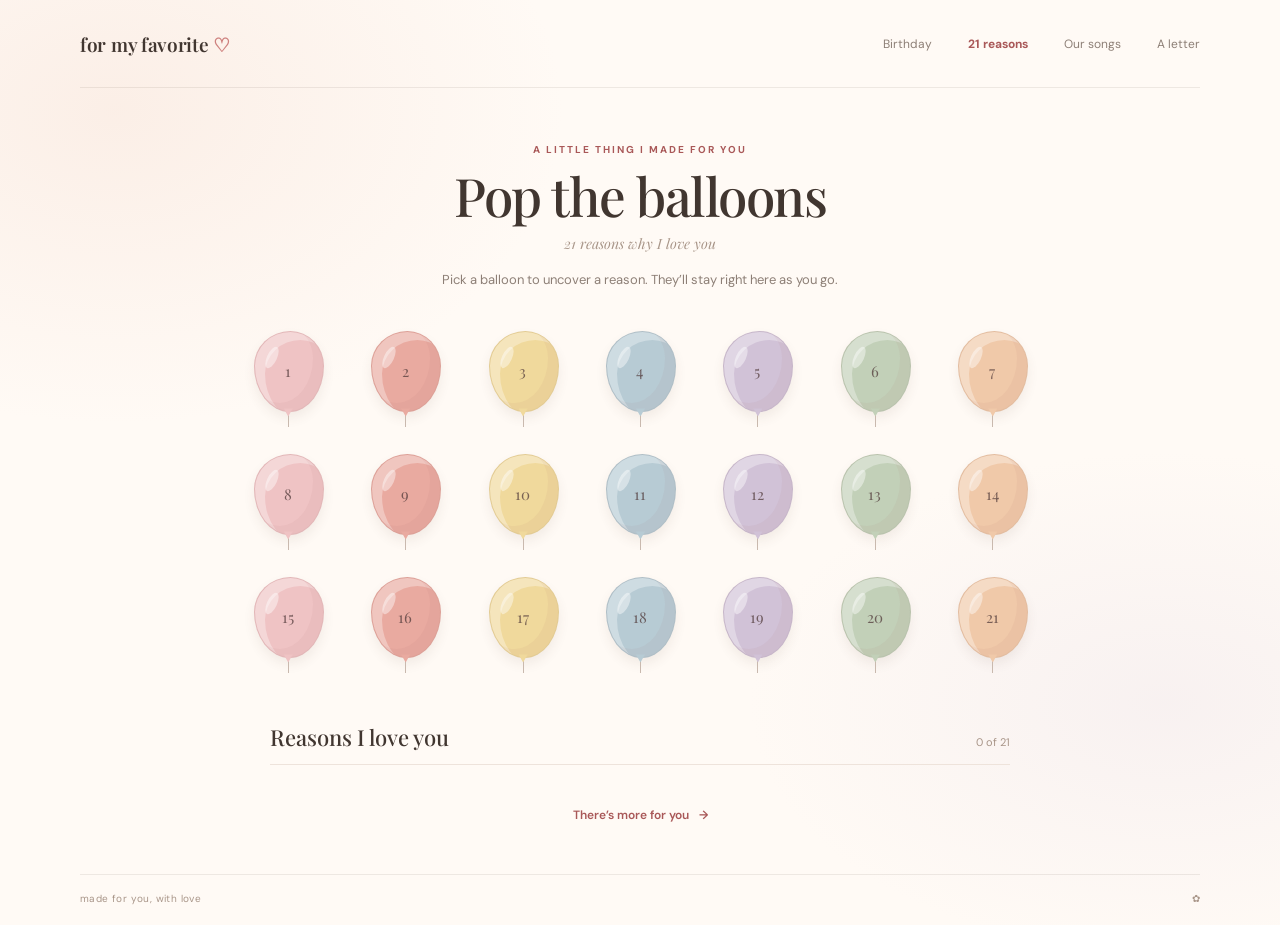
==== balloons.html @ 41027092 "initial commit gng" ====
<!doctype html>
<html lang="en">
  <head>
    <meta charset="UTF-8" />
    <meta name="viewport" content="width=device-width, initial-scale=1.0" />
    <meta name="theme-color" content="#fff8f0" />
    <title>21 Reasons — A Birthday Surprise</title>
    <link rel="preconnect" href="https://fonts.googleapis.com" />
    <link rel="preconnect" href="https://fonts.gstatic.com" crossorigin />
    <link href="https://fonts.googleapis.com/css2?family=DM+Sans:wght@400;500;600;700&family=Playfair+Display:wght@500;600;700&display=swap" rel="stylesheet" />
    <link rel="stylesheet" href="styles.css" />
    <script src="script.js" defer></script>
  </head>
  <body>
    <div class="page-shell">
      <header class="site-header">
        <a class="wordmark" href="index.html" aria-label="Birthday home">for my favorite <span>♡</span></a>
        <nav class="site-nav" aria-label="Main navigation">
          <a href="index.html">Birthday</a>
          <a class="active" href="balloons.html">21 reasons</a>
          <a href="songs.html">Our songs</a>
          <a href="letter.html">A letter</a>
        </nav>
      </header>

      <main class="content-page balloon-page">
        <div class="page-heading">
          <p class="eyebrow">a little thing i made for you</p>
          <h1>Pop the balloons</h1>
          <p class="subheading">21 reasons why I love you</p>
          <p class="page-intro">Pick a balloon to uncover a reason. They’ll stay right here as you go.</p>
        </div>
        <div class="balloon-garden" id="balloon-garden" aria-label="21 balloons to click"></div>
        <section class="reasons-section" aria-labelledby="reasons-title">
          <div class="reasons-heading">
            <h2 id="reasons-title">Reasons I love you</h2>
            <p><span id="revealed-count">0</span> of 21</p>
          </div>
          <ol class="reasons-list" id="reasons-list" aria-live="polite"></ol>
        </section>
        <div class="page-next"><a class="text-link" href="songs.html">There’s more for you <span aria-hidden="true">→</span></a></div>
      </main>
      <footer class="site-footer"><span>made for you, with love</span><span>✿</span></footer>
    </div>
  </body>
</html>
---- styles.css ----
:root {
  color-scheme: light;
  --ink: #413630;
  --muted: #8d7f76;
  --paper: #fffaf5;
  --blush: #f7e7e1;
  --rose: #ce817e;
  --rose-dark: #a95858;
  --line: #eee3db;
  --serif: "Playfair Display", Georgia, serif;
  --sans: "DM Sans", "Segoe UI", sans-serif;
}

* { box-sizing: border-box; }

body {
  margin: 0;
  min-width: 320px;
  min-height: 100vh;
  background:
    radial-gradient(ellipse at 9% 12%, rgba(245, 220, 207, .38), transparent 28rem),
    radial-gradient(ellipse at 91% 76%, rgba(234, 224, 232, .34), transparent 26rem),
    var(--paper);
  color: var(--ink);
  font-family: var(--sans);
}

button, a { -webkit-tap-highlight-color: transparent; }
a { color: inherit; }

.page-shell { width: min(1120px, calc(100% - 64px)); margin: 0 auto; }
.site-header { min-height: 88px; display: flex; justify-content: space-between; align-items: center; gap: 24px; border-bottom: 1px solid rgba(89, 69, 57, .1); }
.wordmark { font-family: var(--serif); font-size: 19px; font-weight: 600; text-decoration: none; white-space: nowrap; letter-spacing: -.3px; }
.wordmark span { color: var(--rose); }
.site-nav { display: flex; align-items: center; gap: clamp(16px, 3vw, 36px); }
.site-nav a { color: var(--muted); font-size: 12px; text-decoration: none; transition: color .2s ease; }
.site-nav a:hover, .site-nav a.active { color: var(--rose-dark); }
.site-nav a.active { font-weight: 700; }

.home-shell { min-height: 100vh; display: flex; flex-direction: column; }
.welcome-card { flex: 1; display: grid; grid-template-columns: 1fr 1fr; align-items: center; gap: 36px; padding: 66px 5% 76px; }
.welcome-copy { max-width: 510px; }
.eyebrow { margin: 0 0 17px; color: var(--rose-dark); font-size: 10px; font-weight: 700; letter-spacing: 2px; text-transform: uppercase; }
.tiny-star { padding: 0 5px; color: #d7a85a; }
h1, h2, p { margin-top: 0; }
.welcome-copy h1, .page-heading h1 { margin-bottom: 20px; font-family: var(--serif); font-size: clamp(40px, 5.3vw, 65px); font-weight: 500; letter-spacing: -2px; line-height: 1.12; }
.welcome-copy h1 span { color: var(--rose-dark); font-style: italic; }
.welcome-note { max-width: 430px; margin-bottom: 27px; color: var(--muted); font-size: 14px; line-height: 1.9; }
.button { display: inline-flex; min-height: 47px; align-items: center; justify-content: center; gap: 17px; border-radius: 6px; padding: 0 20px; font-size: 12px; font-weight: 600; text-decoration: none; transition: transform .2s ease, background .2s ease, box-shadow .2s ease; }
.button:hover { transform: translateY(-2px); }
.button-primary { background: var(--rose-dark); box-shadow: 0 7px 18px rgba(169, 88, 88, .16); color: white; }
.button-primary:hover { background: #954949; box-shadow: 0 10px 24px rgba(169, 88, 88, .22); }
.handwritten { margin: 17px 0 0 4px; color: #a89588; font-family: var(--serif); font-size: 14px; font-style: italic; }

.birthday-art { position: relative; display: grid; min-height: 370px; place-items: center; }
.sun-doodle { position: absolute; top: 24px; right: 9%; width: 76px; height: 76px; border: 1px solid #e8cbb8; border-radius: 50%; }
.sun-doodle::before { position: absolute; inset: 9px; border: 1px dashed #e1b99e; border-radius: 50%; content: ""; }
.floating-heart { position: absolute; color: var(--rose); font-family: var(--serif); }
.heart-one { top: 72px; left: 18%; font-size: 30px; transform: rotate(-15deg); }
.heart-two { top: 113px; right: 15%; color: #c9a868; font-size: 19px; }
.heart-three { right: 22%; bottom: 64px; font-size: 24px; transform: rotate(12deg); }
.cake { position: relative; width: 240px; height: 240px; margin-top: 38px; }
.cake-plate { position: absolute; bottom: 5px; left: 1px; width: 238px; height: 17px; border: 2px solid #cfa994; border-radius: 50%; background: #f5e1d3; }
.cake-bottom { position: absolute; bottom: 20px; left: 24px; width: 192px; height: 76px; border: 2px solid #cb9583; border-radius: 7px 7px 13px 13px; background: #e7ae97; }
.cake-bottom::after { position: absolute; inset: 10px 0; background: radial-gradient(circle, #fff4e8 0 2px, transparent 2.7px) 2px 0/24px 24px; content: ""; opacity: .8; }
.cake-middle { position: absolute; z-index: 1; bottom: 89px; left: 32px; width: 176px; height: 53px; border: 2px solid #c9917e; border-radius: 7px; background: #f9d6c6; }
.cake-middle::before { position: absolute; top: 10px; left: 0; width: 100%; height: 8px; background: repeating-linear-gradient(90deg, #fff8f0 0 12px, transparent 12px 24px); content: ""; }
.icing-drip { position: absolute; top: 18px; width: 9px; height: 16px; border-radius: 0 0 8px 8px; background: #fff8f0; }
.drip-one { left: 37px; }.drip-two { left: 94px; height: 22px; }.drip-three { right: 28px; }
.cake-top { position: absolute; z-index: 2; bottom: 137px; left: 45px; display: flex; width: 150px; height: 32px; align-items: center; justify-content: space-evenly; border: 2px solid #c9917e; border-radius: 50%; background: #fff1e5; }
.cake-top span { width: 9px; height: 9px; border-radius: 50%; background: #d7837f; }
.cake-top span:nth-child(2) { background: #e5bf74; }.cake-top span:nth-child(3) { background: #98a78b; }
.candle { position: absolute; z-index: 3; bottom: 160px; left: 113px; width: 13px; height: 39px; border-radius: 3px; background: repeating-linear-gradient(135deg, #d4897f 0 5px, #fff4e9 5px 10px); }
.candle i { position: absolute; top: -15px; left: 2px; width: 9px; height: 14px; border-radius: 80% 10% 70% 40%; background: #edbc62; transform: rotate(8deg); }
.cake-caption { position: absolute; bottom: 5px; left: 50%; color: #a89588; font-family: var(--serif); font-size: 12px; font-style: italic; transform: translateX(-50%); white-space: nowrap; }
.site-footer { display: flex; justify-content: space-between; padding: 17px 0 20px; border-top: 1px solid rgba(89, 69, 57, .1); color: #a89588; font-size: 10px; letter-spacing: .4px; }

.content-page { min-height: calc(100vh - 144px); padding: 55px 0 50px; }
.page-heading { margin: 0 auto 32px; text-align: center; }
.page-heading .eyebrow { margin-bottom: 10px; }
.page-heading h1 { margin-bottom: 9px; font-size: clamp(37px, 5vw, 53px); letter-spacing: -1.5px; }
.subheading { margin: 0; color: #a89588; font-family: var(--serif); font-size: 14px; font-style: italic; }
.page-intro { max-width: 480px; margin: 16px auto 0; color: var(--muted); font-size: 13px; line-height: 1.7; }

.balloon-garden { display: grid; grid-template-columns: repeat(7, minmax(64px, 1fr)); justify-items: center; column-gap: 12px; row-gap: 28px; max-width: 810px; margin: 40px auto 50px; }
.balloon { position: relative; width: 76px; height: 95px; padding: 0; border: 0; background: transparent; cursor: pointer; transition: transform .2s ease; }
.balloon:hover { transform: translateY(-6px) rotate(3deg); }
.balloon:focus-visible, .envelope-button:focus-visible, .button:focus-visible, .text-link:focus-visible { outline: 3px solid #a95858; outline-offset: 5px; }
.balloon::before { position: absolute; top: 0; left: 4px; width: 68px; height: 79px; border: 1px solid rgba(100, 65, 65, .09); border-radius: 52% 48% 49% 51% / 43% 43% 57% 57%; background: var(--balloon-color); box-shadow: inset -10px -8px 0 rgba(150, 88, 88, .06), inset 10px 8px 0 rgba(255,255,255,.32), 0 6px 12px rgba(91, 67, 55, .08); content: ""; }
.balloon::after { position: absolute; top: 15px; left: 17px; width: 10px; height: 23px; border-radius: 50%; background: rgba(255,255,255,.43); content: ""; transform: rotate(25deg); }
.balloon-number { position: absolute; z-index: 1; top: 30px; left: 0; width: 100%; color: rgba(80, 57, 57, .75); font-family: var(--serif); font-size: 15px; }
.balloon-knot { position: absolute; z-index: 1; top: 77px; left: 34px; width: 9px; height: 8px; background: var(--balloon-color); clip-path: polygon(0 0, 100% 0, 50% 100%); }
.balloon-string { position: absolute; top: 84px; left: 38px; height: 12px; border-left: 1px solid #c9b9ae; }
.balloon.is-popped::before { box-shadow: inset -10px -8px 0 rgba(150, 88, 88, .08), inset 10px 8px 0 rgba(255,255,255,.26), 0 0 0 3px rgba(255,255,255,.9), 0 0 0 5px var(--balloon-color); }
.balloon.is-popped .balloon-number { font-weight: 700; }
.balloon-pink { --balloon-color: #efc3c4; }.balloon-coral { --balloon-color: #e9aaa0; }.balloon-yellow { --balloon-color: #f0d99c; }.balloon-blue { --balloon-color: #b7cbd4; }.balloon-lilac { --balloon-color: #d1c2d7; }.balloon-sage { --balloon-color: #c2d0b8; }.balloon-peach { --balloon-color: #f0c9a9; }
.reasons-section { max-width: 740px; margin: 0 auto; }
.reasons-heading { display: flex; align-items: baseline; justify-content: space-between; border-bottom: 1px solid var(--line); padding-bottom: 12px; }
.reasons-heading h2 { margin: 0; font-family: var(--serif); font-size: 22px; font-weight: 500; }
.reasons-heading p { margin: 0; color: #a89588; font-size: 11px; }
.reasons-list { display: grid; grid-template-columns: 1fr 1fr; gap: 0 30px; margin: 0; padding: 0; list-style: none; }
.reason-item { display: none; min-height: 50px; align-items: center; gap: 12px; border-bottom: 1px solid var(--line); color: var(--ink); font-size: 12px; }
.reason-item.is-revealed { display: flex; animation: appear .35s ease both; }
.reason-number { color: #bd8f80; font-family: var(--serif); font-size: 12px; }
.reason-text { line-height: 1.5; }
.page-next { margin-top: 38px; text-align: center; }
.text-link { color: var(--rose-dark); font-size: 12px; font-weight: 600; text-decoration: none; }
.text-link span { padding-left: 7px; }

.songs-page .page-heading { margin-bottom: 40px; }
.songs-page .page-heading h1 { font-size: clamp(34px, 4.7vw, 50px); }
.playlist-card { display: grid; grid-template-columns: 1fr 1fr; overflow: hidden; max-width: 790px; min-height: 350px; margin: 0 auto; border: 1px solid #f0e5dd; border-radius: 12px; background: rgba(255,255,255,.55); box-shadow: 0 16px 42px rgba(106, 79, 64, .06); }
.record-art { position: relative; display: grid; min-height: 350px; place-items: center; background: #f5e9e3; }
.record { display: grid; width: 210px; height: 210px; place-items: center; border-radius: 50%; background: repeating-radial-gradient(circle, #5a4944 0 2px, #3e3532 3px 4px, #51423d 5px 6px); box-shadow: 0 14px 28px rgba(70, 53, 47, .2); }
.record-center { display: grid; width: 72px; height: 72px; place-items: center; border: 5px solid #f0c0ad; border-radius: 50%; background: #d88c82; color: #fff7ee; font-family: var(--serif); font-size: 28px; }
.record-center span { transform: translateY(-1px); }
.music-note { position: absolute; color: #bd8179; font-family: var(--serif); }
.note-one { top: 52px; left: 20%; font-size: 30px; transform: rotate(-12deg); }
.note-two { right: 18%; bottom: 62px; font-size: 25px; transform: rotate(9deg); }
.record-sparkle { position: absolute; top: 72px; right: 23%; color: #c6a45e; font-size: 16px; }
.playlist-copy { display: flex; flex-direction: column; align-items: flex-start; justify-content: center; padding: 42px 38px; }
.playlist-copy .eyebrow { font-size: 9px; }
.playlist-copy h2 { margin-bottom: 15px; font-family: var(--serif); font-size: clamp(25px, 3vw, 34px); font-weight: 500; line-height: 1.2; }
.playlist-copy > p:not(.eyebrow) { margin-bottom: 23px; color: var(--muted); font-size: 12px; line-height: 1.8; }
.spotify-link { min-height: 43px; padding: 0 16px; font-size: 11px; }

.letter-page { text-align: center; }
.letter-page .page-heading { margin-bottom: 20px; }
.envelope-button { position: relative; display: block; width: min(370px, 90vw); height: 272px; margin: 0 auto; border: 0; background: transparent; cursor: pointer; }
.envelope-hint { position: absolute; top: 13px; left: 50%; color: #a89588; font-family: var(--serif); font-size: 13px; font-style: italic; transform: translateX(-50%); transition: transform .2s ease; }
.envelope-button:hover .envelope-hint { transform: translate(-50%, -3px); }
.envelope { position: absolute; top: 53px; left: 50%; width: 270px; height: 170px; transform: translateX(-50%); filter: drop-shadow(0 14px 17px rgba(97, 70, 58, .12)); }
.envelope-back, .envelope-front, .envelope-flap, .envelope-paper { position: absolute; }
.envelope-back { inset: 0; border-radius: 4px; background: #e8b8a8; }
.envelope-paper { top: -22px; left: 24px; width: 222px; height: 143px; border: 1px solid #f0e2d4; background: repeating-linear-gradient(to bottom, #fffdf8 0 22px, #e8e4dc 23px, #fffdf8 24px); transition: transform .35s ease; }
.envelope-front { z-index: 2; inset: 0; background: #efc9b8; clip-path: polygon(0 0, 50% 56%, 100% 0, 100% 100%, 0 100%); }
.envelope-flap { z-index: 1; inset: 0; background: #e7b4a1; clip-path: polygon(0 0, 100% 0, 50% 62%); transform-origin: 50% 0; transition: transform .3s ease; }
.envelope-seal { position: absolute; z-index: 3; top: 76px; left: calc(50% - 17px); display: grid; width: 34px; height: 34px; place-items: center; border: 1px solid rgba(153, 85, 78, .35); border-radius: 50%; background: #cf817a; color: #fff8f0; font-family: var(--serif); font-size: 19px; }
.envelope-button:hover .envelope-paper { transform: translateY(-12px); }
.envelope-button:hover .envelope-flap { transform: rotateX(18deg); }
.letter-dialog { width: min(560px, calc(100% - 32px)); max-width: none; max-height: min(84vh, 760px); padding: 0; overflow: visible; border: 0; background: transparent; box-shadow: 0 22px 80px rgba(53, 39, 31, .25); }
.letter-dialog::backdrop { background: rgba(51, 42, 38, .48); backdrop-filter: blur(3px); }
.letter-paper { position: relative; min-height: 480px; max-height: min(84vh, 760px); overflow-y: auto; padding: 44px clamp(27px, 8vw, 64px) 48px; background-color: #fffdf8; background-image: repeating-linear-gradient(to bottom, transparent 0 31px, #e5e6e2 32px, transparent 33px); background-position: 0 91px; color: #594b44; text-align: left; }
.letter-close { position: absolute; top: 10px; right: 16px; width: 34px; height: 34px; border: 0; background: transparent; color: #96877c; cursor: pointer; font-size: 27px; }
.letter-date { margin-bottom: 17px; color: #a89588; font-family: var(--serif); font-size: 13px; font-style: italic; }
.letter-paper h2 { margin-bottom: 16px; font-family: var(--serif); font-size: 23px; font-weight: 500; }
.letter-content { font-family: var(--serif); font-size: 15px; line-height: 2.06; }
.letter-content p { margin-bottom: 15px; }
.letter-signoff { margin-top: 25px; font-family: var(--serif); font-size: 15px; font-style: italic; line-height: 1.8; }

@keyframes appear { from { opacity: 0; transform: translateY(5px); } to { opacity: 1; transform: translateY(0); } }
@media (max-width: 720px) {
  .page-shell { width: min(100% - 36px, 540px); }
  .site-header { min-height: 76px; flex-direction: column; justify-content: center; gap: 13px; padding: 15px 0 12px; }
  .wordmark { font-size: 17px; }
  .site-nav { width: 100%; justify-content: center; gap: clamp(15px, 5vw, 28px); }
  .site-nav a { font-size: 11px; }
  .welcome-card { grid-template-columns: 1fr; gap: 20px; padding: 50px 0 48px; text-align: center; }
  .welcome-copy { margin: 0 auto; }
  .welcome-copy h1 { font-size: clamp(40px, 10vw, 57px); }
  .welcome-note { margin-right: auto; margin-left: auto; }
  .birthday-art { min-height: 300px; }
  .cake { transform: scale(.86); }
  .heart-one { left: 16%; }
  .content-page { min-height: calc(100vh - 163px); padding: 43px 0 38px; }
  .balloon-garden { grid-template-columns: repeat(5, minmax(48px, 1fr)); column-gap: 3px; row-gap: 20px; max-width: 420px; margin: 32px auto 40px; }
  .balloon { transform: scale(.87); }
  .balloon:hover { transform: translateY(-5px) scale(.87) rotate(3deg); }
  .reasons-list { grid-template-columns: 1fr; }
  .playlist-card { grid-template-columns: 1fr; max-width: 440px; }
  .record-art { min-height: 260px; }
  .record { width: 175px; height: 175px; }
  .record-center { width: 62px; height: 62px; }
  .playlist-copy { padding: 30px; }
}
@media (max-width: 390px) {
  .page-shell { width: calc(100% - 28px); }
  .site-nav { gap: 13px; }
  .site-nav a { font-size: 10px; }
  .balloon-garden { grid-template-columns: repeat(4, minmax(48px, 1fr)); max-width: 320px; }
}
@media (prefers-reduced-motion: reduce) {
  *, *::before, *::after { scroll-behavior: auto !important; animation-duration: .01ms !important; animation-iteration-count: 1 !important; transition-duration: .01ms !important; }
}
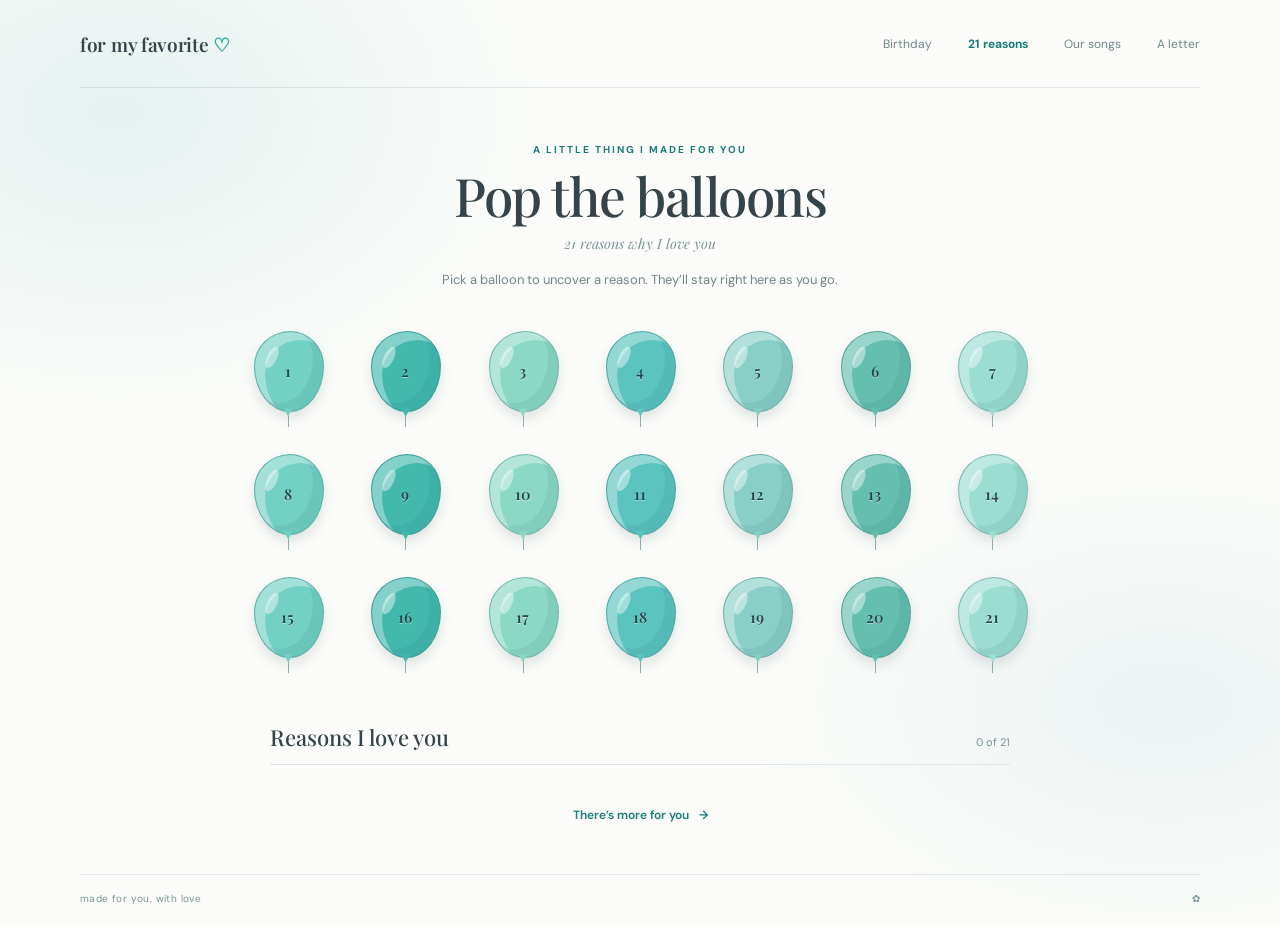
==== commit e61e316d: "Use teal and turquoise color palette Carry the refreshed colors through all pages and update balloon" ====
--- a/balloons.html
+++ b/balloons.html
@@ -3,7 +3,7 @@
   <head>
     <meta charset="UTF-8" />
     <meta name="viewport" content="width=device-width, initial-scale=1.0" />
-    <meta name="theme-color" content="#fff8f0" />
+    <meta name="theme-color" content="#fbfcf9" />
     <title>21 Reasons — A Birthday Surprise</title>
     <link rel="preconnect" href="https://fonts.googleapis.com" />
     <link rel="preconnect" href="https://fonts.gstatic.com" crossorigin />
--- a/styles.css
+++ b/styles.css
@@ -1,12 +1,11 @@
 :root {
   color-scheme: light;
-  --ink: #413630;
-  --muted: #8d7f76;
-  --paper: #fffaf5;
-  --blush: #f7e7e1;
-  --rose: #ce817e;
-  --rose-dark: #a95858;
-  --line: #eee3db;
+  --ink: #34444a;
+  --muted: #71858a;
+  --paper: #fbfcf9;
+  --teal: #35a9a0;
+  --teal-dark: #187b78;
+  --line: #dce8e7;
   --serif: "Playfair Display", Georgia, serif;
   --sans: "DM Sans", "Segoe UI", sans-serif;
 }
@@ -18,8 +17,8 @@
   min-width: 320px;
   min-height: 100vh;
   background:
-    radial-gradient(ellipse at 9% 12%, rgba(245, 220, 207, .38), transparent 28rem),
-    radial-gradient(ellipse at 91% 76%, rgba(234, 224, 232, .34), transparent 26rem),
+    radial-gradient(ellipse at 9% 12%, rgba(190, 222, 225, .35), transparent 28rem),
+    radial-gradient(ellipse at 91% 76%, rgba(207, 225, 233, .34), transparent 26rem),
     var(--paper);
   color: var(--ink);
   font-family: var(--sans);
@@ -29,92 +28,92 @@
 a { color: inherit; }
 
 .page-shell { width: min(1120px, calc(100% - 64px)); margin: 0 auto; }
-.site-header { min-height: 88px; display: flex; justify-content: space-between; align-items: center; gap: 24px; border-bottom: 1px solid rgba(89, 69, 57, .1); }
+.site-header { min-height: 88px; display: flex; justify-content: space-between; align-items: center; gap: 24px; border-bottom: 1px solid rgba(52, 94, 99, .12); }
 .wordmark { font-family: var(--serif); font-size: 19px; font-weight: 600; text-decoration: none; white-space: nowrap; letter-spacing: -.3px; }
-.wordmark span { color: var(--rose); }
+.wordmark span { color: var(--teal); }
 .site-nav { display: flex; align-items: center; gap: clamp(16px, 3vw, 36px); }
 .site-nav a { color: var(--muted); font-size: 12px; text-decoration: none; transition: color .2s ease; }
-.site-nav a:hover, .site-nav a.active { color: var(--rose-dark); }
+.site-nav a:hover, .site-nav a.active { color: var(--teal-dark); }
 .site-nav a.active { font-weight: 700; }
 
 .home-shell { min-height: 100vh; display: flex; flex-direction: column; }
 .welcome-card { flex: 1; display: grid; grid-template-columns: 1fr 1fr; align-items: center; gap: 36px; padding: 66px 5% 76px; }
 .welcome-copy { max-width: 510px; }
-.eyebrow { margin: 0 0 17px; color: var(--rose-dark); font-size: 10px; font-weight: 700; letter-spacing: 2px; text-transform: uppercase; }
-.tiny-star { padding: 0 5px; color: #d7a85a; }
+.eyebrow { margin: 0 0 17px; color: var(--teal-dark); font-size: 10px; font-weight: 700; letter-spacing: 2px; text-transform: uppercase; }
+.tiny-star { padding: 0 5px; color: #b69a57; }
 h1, h2, p { margin-top: 0; }
 .welcome-copy h1, .page-heading h1 { margin-bottom: 20px; font-family: var(--serif); font-size: clamp(40px, 5.3vw, 65px); font-weight: 500; letter-spacing: -2px; line-height: 1.12; }
-.welcome-copy h1 span { color: var(--rose-dark); font-style: italic; }
+.welcome-copy h1 span { color: var(--teal-dark); font-style: italic; }
 .welcome-note { max-width: 430px; margin-bottom: 27px; color: var(--muted); font-size: 14px; line-height: 1.9; }
 .button { display: inline-flex; min-height: 47px; align-items: center; justify-content: center; gap: 17px; border-radius: 6px; padding: 0 20px; font-size: 12px; font-weight: 600; text-decoration: none; transition: transform .2s ease, background .2s ease, box-shadow .2s ease; }
 .button:hover { transform: translateY(-2px); }
-.button-primary { background: var(--rose-dark); box-shadow: 0 7px 18px rgba(169, 88, 88, .16); color: white; }
-.button-primary:hover { background: #954949; box-shadow: 0 10px 24px rgba(169, 88, 88, .22); }
-.handwritten { margin: 17px 0 0 4px; color: #a89588; font-family: var(--serif); font-size: 14px; font-style: italic; }
+.button-primary { background: var(--teal-dark); box-shadow: 0 7px 18px rgba(40, 124, 132, .18); color: white; }
+.button-primary:hover { background: #1f6870; box-shadow: 0 10px 24px rgba(40, 124, 132, .24); }
+.handwritten { margin: 17px 0 0 4px; color: #789297; font-family: var(--serif); font-size: 14px; font-style: italic; }
 
 .birthday-art { position: relative; display: grid; min-height: 370px; place-items: center; }
-.sun-doodle { position: absolute; top: 24px; right: 9%; width: 76px; height: 76px; border: 1px solid #e8cbb8; border-radius: 50%; }
-.sun-doodle::before { position: absolute; inset: 9px; border: 1px dashed #e1b99e; border-radius: 50%; content: ""; }
-.floating-heart { position: absolute; color: var(--rose); font-family: var(--serif); }
+.sun-doodle { position: absolute; top: 24px; right: 9%; width: 76px; height: 76px; border: 1px solid #bdd8d7; border-radius: 50%; }
+.sun-doodle::before { position: absolute; inset: 9px; border: 1px dashed #a9cbca; border-radius: 50%; content: ""; }
+.floating-heart { position: absolute; color: var(--teal); font-family: var(--serif); }
 .heart-one { top: 72px; left: 18%; font-size: 30px; transform: rotate(-15deg); }
-.heart-two { top: 113px; right: 15%; color: #c9a868; font-size: 19px; }
+.heart-two { top: 113px; right: 15%; color: #b69a57; font-size: 19px; }
 .heart-three { right: 22%; bottom: 64px; font-size: 24px; transform: rotate(12deg); }
 .cake { position: relative; width: 240px; height: 240px; margin-top: 38px; }
-.cake-plate { position: absolute; bottom: 5px; left: 1px; width: 238px; height: 17px; border: 2px solid #cfa994; border-radius: 50%; background: #f5e1d3; }
-.cake-bottom { position: absolute; bottom: 20px; left: 24px; width: 192px; height: 76px; border: 2px solid #cb9583; border-radius: 7px 7px 13px 13px; background: #e7ae97; }
-.cake-bottom::after { position: absolute; inset: 10px 0; background: radial-gradient(circle, #fff4e8 0 2px, transparent 2.7px) 2px 0/24px 24px; content: ""; opacity: .8; }
-.cake-middle { position: absolute; z-index: 1; bottom: 89px; left: 32px; width: 176px; height: 53px; border: 2px solid #c9917e; border-radius: 7px; background: #f9d6c6; }
+.cake-plate { position: absolute; bottom: 5px; left: 1px; width: 238px; height: 17px; border: 2px solid #83b9ba; border-radius: 50%; background: #d8ece8; }
+.cake-bottom { position: absolute; bottom: 20px; left: 24px; width: 192px; height: 76px; border: 2px solid #51979c; border-radius: 7px 7px 13px 13px; background: #8ec7c3; }
+.cake-bottom::after { position: absolute; inset: 10px 0; background: radial-gradient(circle, #eff9f5 0 2px, transparent 2.7px) 2px 0/24px 24px; content: ""; opacity: .8; }
+.cake-middle { position: absolute; z-index: 1; bottom: 89px; left: 32px; width: 176px; height: 53px; border: 2px solid #5b9da0; border-radius: 7px; background: #c4e3df; }
 .cake-middle::before { position: absolute; top: 10px; left: 0; width: 100%; height: 8px; background: repeating-linear-gradient(90deg, #fff8f0 0 12px, transparent 12px 24px); content: ""; }
 .icing-drip { position: absolute; top: 18px; width: 9px; height: 16px; border-radius: 0 0 8px 8px; background: #fff8f0; }
 .drip-one { left: 37px; }.drip-two { left: 94px; height: 22px; }.drip-three { right: 28px; }
-.cake-top { position: absolute; z-index: 2; bottom: 137px; left: 45px; display: flex; width: 150px; height: 32px; align-items: center; justify-content: space-evenly; border: 2px solid #c9917e; border-radius: 50%; background: #fff1e5; }
-.cake-top span { width: 9px; height: 9px; border-radius: 50%; background: #d7837f; }
-.cake-top span:nth-child(2) { background: #e5bf74; }.cake-top span:nth-child(3) { background: #98a78b; }
-.candle { position: absolute; z-index: 3; bottom: 160px; left: 113px; width: 13px; height: 39px; border-radius: 3px; background: repeating-linear-gradient(135deg, #d4897f 0 5px, #fff4e9 5px 10px); }
+.cake-top { position: absolute; z-index: 2; bottom: 137px; left: 45px; display: flex; width: 150px; height: 32px; align-items: center; justify-content: space-evenly; border: 2px solid #5b9da0; border-radius: 50%; background: #f0f8f3; }
+.cake-top span { width: 9px; height: 9px; border-radius: 50%; background: #62aeb0; }
+.cake-top span:nth-child(2) { background: #d2b560; }.cake-top span:nth-child(3) { background: #759f91; }
+.candle { position: absolute; z-index: 3; bottom: 160px; left: 113px; width: 13px; height: 39px; border-radius: 3px; background: repeating-linear-gradient(135deg, #4f9fa4 0 5px, #eff8f3 5px 10px); }
 .candle i { position: absolute; top: -15px; left: 2px; width: 9px; height: 14px; border-radius: 80% 10% 70% 40%; background: #edbc62; transform: rotate(8deg); }
 .cake-caption { position: absolute; bottom: 5px; left: 50%; color: #a89588; font-family: var(--serif); font-size: 12px; font-style: italic; transform: translateX(-50%); white-space: nowrap; }
-.site-footer { display: flex; justify-content: space-between; padding: 17px 0 20px; border-top: 1px solid rgba(89, 69, 57, .1); color: #a89588; font-size: 10px; letter-spacing: .4px; }
+.site-footer { display: flex; justify-content: space-between; padding: 17px 0 20px; border-top: 1px solid rgba(52, 94, 99, .12); color: #789297; font-size: 10px; letter-spacing: .4px; }
 
 .content-page { min-height: calc(100vh - 144px); padding: 55px 0 50px; }
 .page-heading { margin: 0 auto 32px; text-align: center; }
 .page-heading .eyebrow { margin-bottom: 10px; }
 .page-heading h1 { margin-bottom: 9px; font-size: clamp(37px, 5vw, 53px); letter-spacing: -1.5px; }
-.subheading { margin: 0; color: #a89588; font-family: var(--serif); font-size: 14px; font-style: italic; }
+.subheading { margin: 0; color: #789297; font-family: var(--serif); font-size: 14px; font-style: italic; }
 .page-intro { max-width: 480px; margin: 16px auto 0; color: var(--muted); font-size: 13px; line-height: 1.7; }
 
 .balloon-garden { display: grid; grid-template-columns: repeat(7, minmax(64px, 1fr)); justify-items: center; column-gap: 12px; row-gap: 28px; max-width: 810px; margin: 40px auto 50px; }
 .balloon { position: relative; width: 76px; height: 95px; padding: 0; border: 0; background: transparent; cursor: pointer; transition: transform .2s ease; }
 .balloon:hover { transform: translateY(-6px) rotate(3deg); }
-.balloon:focus-visible, .envelope-button:focus-visible, .button:focus-visible, .text-link:focus-visible { outline: 3px solid #a95858; outline-offset: 5px; }
-.balloon::before { position: absolute; top: 0; left: 4px; width: 68px; height: 79px; border: 1px solid rgba(100, 65, 65, .09); border-radius: 52% 48% 49% 51% / 43% 43% 57% 57%; background: var(--balloon-color); box-shadow: inset -10px -8px 0 rgba(150, 88, 88, .06), inset 10px 8px 0 rgba(255,255,255,.32), 0 6px 12px rgba(91, 67, 55, .08); content: ""; }
+.balloon:focus-visible, .envelope-button:focus-visible, .button:focus-visible, .text-link:focus-visible { outline: 3px solid #287c84; outline-offset: 5px; }
+.balloon::before { position: absolute; top: 0; left: 4px; width: 68px; height: 79px; border: 1px solid rgba(36, 82, 91, .25); border-radius: 52% 48% 49% 51% / 43% 43% 57% 57%; background: var(--balloon-color); box-shadow: inset -10px -8px 0 rgba(28, 90, 101, .09), inset 10px 8px 0 rgba(255,255,255,.34), 0 6px 12px rgba(41, 81, 87, .14); content: ""; }
 .balloon::after { position: absolute; top: 15px; left: 17px; width: 10px; height: 23px; border-radius: 50%; background: rgba(255,255,255,.43); content: ""; transform: rotate(25deg); }
-.balloon-number { position: absolute; z-index: 1; top: 30px; left: 0; width: 100%; color: rgba(80, 57, 57, .75); font-family: var(--serif); font-size: 15px; }
+.balloon-number { position: absolute; z-index: 1; top: 30px; left: 0; width: 100%; color: #24444c; font-family: var(--serif); font-size: 15px; font-weight: 600; text-shadow: 0 1px 1px rgba(255,255,255,.5); }
 .balloon-knot { position: absolute; z-index: 1; top: 77px; left: 34px; width: 9px; height: 8px; background: var(--balloon-color); clip-path: polygon(0 0, 100% 0, 50% 100%); }
-.balloon-string { position: absolute; top: 84px; left: 38px; height: 12px; border-left: 1px solid #c9b9ae; }
-.balloon.is-popped::before { box-shadow: inset -10px -8px 0 rgba(150, 88, 88, .08), inset 10px 8px 0 rgba(255,255,255,.26), 0 0 0 3px rgba(255,255,255,.9), 0 0 0 5px var(--balloon-color); }
+.balloon-string { position: absolute; top: 84px; left: 38px; height: 12px; border-left: 1px solid #91adae; }
+.balloon.is-popped::before { box-shadow: inset -10px -8px 0 rgba(28, 90, 101, .11), inset 10px 8px 0 rgba(255,255,255,.26), 0 0 0 3px rgba(251,252,249,.95), 0 0 0 5px var(--balloon-color); }
 .balloon.is-popped .balloon-number { font-weight: 700; }
-.balloon-pink { --balloon-color: #efc3c4; }.balloon-coral { --balloon-color: #e9aaa0; }.balloon-yellow { --balloon-color: #f0d99c; }.balloon-blue { --balloon-color: #b7cbd4; }.balloon-lilac { --balloon-color: #d1c2d7; }.balloon-sage { --balloon-color: #c2d0b8; }.balloon-peach { --balloon-color: #f0c9a9; }
+.balloon-pink { --balloon-color: #72d0c4; }.balloon-coral { --balloon-color: #43b9ae; }.balloon-yellow { --balloon-color: #8bd9c5; }.balloon-blue { --balloon-color: #5bc4bf; }.balloon-lilac { --balloon-color: #8acfc7; }.balloon-sage { --balloon-color: #64bfae; }.balloon-peach { --balloon-color: #9cddd2; }
 .reasons-section { max-width: 740px; margin: 0 auto; }
 .reasons-heading { display: flex; align-items: baseline; justify-content: space-between; border-bottom: 1px solid var(--line); padding-bottom: 12px; }
 .reasons-heading h2 { margin: 0; font-family: var(--serif); font-size: 22px; font-weight: 500; }
-.reasons-heading p { margin: 0; color: #a89588; font-size: 11px; }
+.reasons-heading p { margin: 0; color: #789297; font-size: 11px; }
 .reasons-list { display: grid; grid-template-columns: 1fr 1fr; gap: 0 30px; margin: 0; padding: 0; list-style: none; }
 .reason-item { display: none; min-height: 50px; align-items: center; gap: 12px; border-bottom: 1px solid var(--line); color: var(--ink); font-size: 12px; }
 .reason-item.is-revealed { display: flex; animation: appear .35s ease both; }
-.reason-number { color: #bd8f80; font-family: var(--serif); font-size: 12px; }
+.reason-number { color: #39878b; font-family: var(--serif); font-size: 12px; }
 .reason-text { line-height: 1.5; }
 .page-next { margin-top: 38px; text-align: center; }
-.text-link { color: var(--rose-dark); font-size: 12px; font-weight: 600; text-decoration: none; }
+.text-link { color: var(--teal-dark); font-size: 12px; font-weight: 600; text-decoration: none; }
 .text-link span { padding-left: 7px; }
 
 .songs-page .page-heading { margin-bottom: 40px; }
 .songs-page .page-heading h1 { font-size: clamp(34px, 4.7vw, 50px); }
-.playlist-card { display: grid; grid-template-columns: 1fr 1fr; overflow: hidden; max-width: 790px; min-height: 350px; margin: 0 auto; border: 1px solid #f0e5dd; border-radius: 12px; background: rgba(255,255,255,.55); box-shadow: 0 16px 42px rgba(106, 79, 64, .06); }
-.record-art { position: relative; display: grid; min-height: 350px; place-items: center; background: #f5e9e3; }
-.record { display: grid; width: 210px; height: 210px; place-items: center; border-radius: 50%; background: repeating-radial-gradient(circle, #5a4944 0 2px, #3e3532 3px 4px, #51423d 5px 6px); box-shadow: 0 14px 28px rgba(70, 53, 47, .2); }
-.record-center { display: grid; width: 72px; height: 72px; place-items: center; border: 5px solid #f0c0ad; border-radius: 50%; background: #d88c82; color: #fff7ee; font-family: var(--serif); font-size: 28px; }
+.playlist-card { display: grid; grid-template-columns: 1fr 1fr; overflow: hidden; max-width: 790px; min-height: 350px; margin: 0 auto; border: 1px solid #dce8e7; border-radius: 12px; background: rgba(255,255,255,.55); box-shadow: 0 16px 42px rgba(56, 96, 101, .07); }
+.record-art { position: relative; display: grid; min-height: 350px; place-items: center; background: #e6f0ee; }
+.record { display: grid; width: 210px; height: 210px; place-items: center; border-radius: 50%; background: repeating-radial-gradient(circle, #3e6265 0 2px, #29494e 3px 4px, #35585c 5px 6px); box-shadow: 0 14px 28px rgba(44, 75, 79, .2); }
+.record-center { display: grid; width: 72px; height: 72px; place-items: center; border: 5px solid #c1e0db; border-radius: 50%; background: #5daeb0; color: #f5fbf7; font-family: var(--serif); font-size: 28px; }
 .record-center span { transform: translateY(-1px); }
-.music-note { position: absolute; color: #bd8179; font-family: var(--serif); }
+.music-note { position: absolute; color: #39878b; font-family: var(--serif); }
 .note-one { top: 52px; left: 20%; font-size: 30px; transform: rotate(-12deg); }
 .note-two { right: 18%; bottom: 62px; font-size: 25px; transform: rotate(9deg); }
 .record-sparkle { position: absolute; top: 72px; right: 23%; color: #c6a45e; font-size: 16px; }
@@ -127,22 +126,22 @@
 .letter-page { text-align: center; }
 .letter-page .page-heading { margin-bottom: 20px; }
 .envelope-button { position: relative; display: block; width: min(370px, 90vw); height: 272px; margin: 0 auto; border: 0; background: transparent; cursor: pointer; }
-.envelope-hint { position: absolute; top: 13px; left: 50%; color: #a89588; font-family: var(--serif); font-size: 13px; font-style: italic; transform: translateX(-50%); transition: transform .2s ease; }
+.envelope-hint { position: absolute; top: 13px; left: 50%; color: #789297; font-family: var(--serif); font-size: 13px; font-style: italic; transform: translateX(-50%); transition: transform .2s ease; }
 .envelope-button:hover .envelope-hint { transform: translate(-50%, -3px); }
-.envelope { position: absolute; top: 53px; left: 50%; width: 270px; height: 170px; transform: translateX(-50%); filter: drop-shadow(0 14px 17px rgba(97, 70, 58, .12)); }
+.envelope { position: absolute; top: 53px; left: 50%; width: 270px; height: 170px; transform: translateX(-50%); filter: drop-shadow(0 14px 17px rgba(46, 83, 87, .15)); }
 .envelope-back, .envelope-front, .envelope-flap, .envelope-paper { position: absolute; }
-.envelope-back { inset: 0; border-radius: 4px; background: #e8b8a8; }
-.envelope-paper { top: -22px; left: 24px; width: 222px; height: 143px; border: 1px solid #f0e2d4; background: repeating-linear-gradient(to bottom, #fffdf8 0 22px, #e8e4dc 23px, #fffdf8 24px); transition: transform .35s ease; }
-.envelope-front { z-index: 2; inset: 0; background: #efc9b8; clip-path: polygon(0 0, 50% 56%, 100% 0, 100% 100%, 0 100%); }
-.envelope-flap { z-index: 1; inset: 0; background: #e7b4a1; clip-path: polygon(0 0, 100% 0, 50% 62%); transform-origin: 50% 0; transition: transform .3s ease; }
-.envelope-seal { position: absolute; z-index: 3; top: 76px; left: calc(50% - 17px); display: grid; width: 34px; height: 34px; place-items: center; border: 1px solid rgba(153, 85, 78, .35); border-radius: 50%; background: #cf817a; color: #fff8f0; font-family: var(--serif); font-size: 19px; }
+.envelope-back { inset: 0; border-radius: 4px; background: #8fc7c9; }
+.envelope-paper { top: -22px; left: 24px; width: 222px; height: 143px; border: 1px solid #dce8e3; background: repeating-linear-gradient(to bottom, #fffdf8 0 22px, #dce9e7 23px, #fffdf8 24px); transition: transform .35s ease; }
+.envelope-front { z-index: 2; inset: 0; background: #acd8d4; clip-path: polygon(0 0, 50% 56%, 100% 0, 100% 100%, 0 100%); }
+.envelope-flap { z-index: 1; inset: 0; background: #83bec1; clip-path: polygon(0 0, 100% 0, 50% 62%); transform-origin: 50% 0; transition: transform .3s ease; }
+.envelope-seal { position: absolute; z-index: 3; top: 76px; left: calc(50% - 17px); display: grid; width: 34px; height: 34px; place-items: center; border: 1px solid rgba(32, 99, 107, .4); border-radius: 50%; background: #347f88; color: #f5fbf7; font-family: var(--serif); font-size: 19px; }
 .envelope-button:hover .envelope-paper { transform: translateY(-12px); }
 .envelope-button:hover .envelope-flap { transform: rotateX(18deg); }
-.letter-dialog { width: min(560px, calc(100% - 32px)); max-width: none; max-height: min(84vh, 760px); padding: 0; overflow: visible; border: 0; background: transparent; box-shadow: 0 22px 80px rgba(53, 39, 31, .25); }
-.letter-dialog::backdrop { background: rgba(51, 42, 38, .48); backdrop-filter: blur(3px); }
-.letter-paper { position: relative; min-height: 480px; max-height: min(84vh, 760px); overflow-y: auto; padding: 44px clamp(27px, 8vw, 64px) 48px; background-color: #fffdf8; background-image: repeating-linear-gradient(to bottom, transparent 0 31px, #e5e6e2 32px, transparent 33px); background-position: 0 91px; color: #594b44; text-align: left; }
-.letter-close { position: absolute; top: 10px; right: 16px; width: 34px; height: 34px; border: 0; background: transparent; color: #96877c; cursor: pointer; font-size: 27px; }
-.letter-date { margin-bottom: 17px; color: #a89588; font-family: var(--serif); font-size: 13px; font-style: italic; }
+.letter-dialog { width: min(560px, calc(100% - 32px)); max-width: none; max-height: min(84vh, 760px); padding: 0; overflow: visible; border: 0; background: transparent; box-shadow: 0 22px 80px rgba(40, 65, 68, .25); }
+.letter-dialog::backdrop { background: rgba(39, 57, 61, .48); backdrop-filter: blur(3px); }
+.letter-paper { position: relative; min-height: 480px; max-height: min(84vh, 760px); overflow-y: auto; padding: 44px clamp(27px, 8vw, 64px) 48px; background-color: #fffdf8; background-image: repeating-linear-gradient(to bottom, transparent 0 31px, #dce7e5 32px, transparent 33px); background-position: 0 91px; color: #43565a; text-align: left; }
+.letter-close { position: absolute; top: 10px; right: 16px; width: 34px; height: 34px; border: 0; background: transparent; color: #71858a; cursor: pointer; font-size: 27px; }
+.letter-date { margin-bottom: 17px; color: #718b8e; font-family: var(--serif); font-size: 13px; font-style: italic; }
 .letter-paper h2 { margin-bottom: 16px; font-family: var(--serif); font-size: 23px; font-weight: 500; }
 .letter-content { font-family: var(--serif); font-size: 15px; line-height: 2.06; }
 .letter-content p { margin-bottom: 15px; }
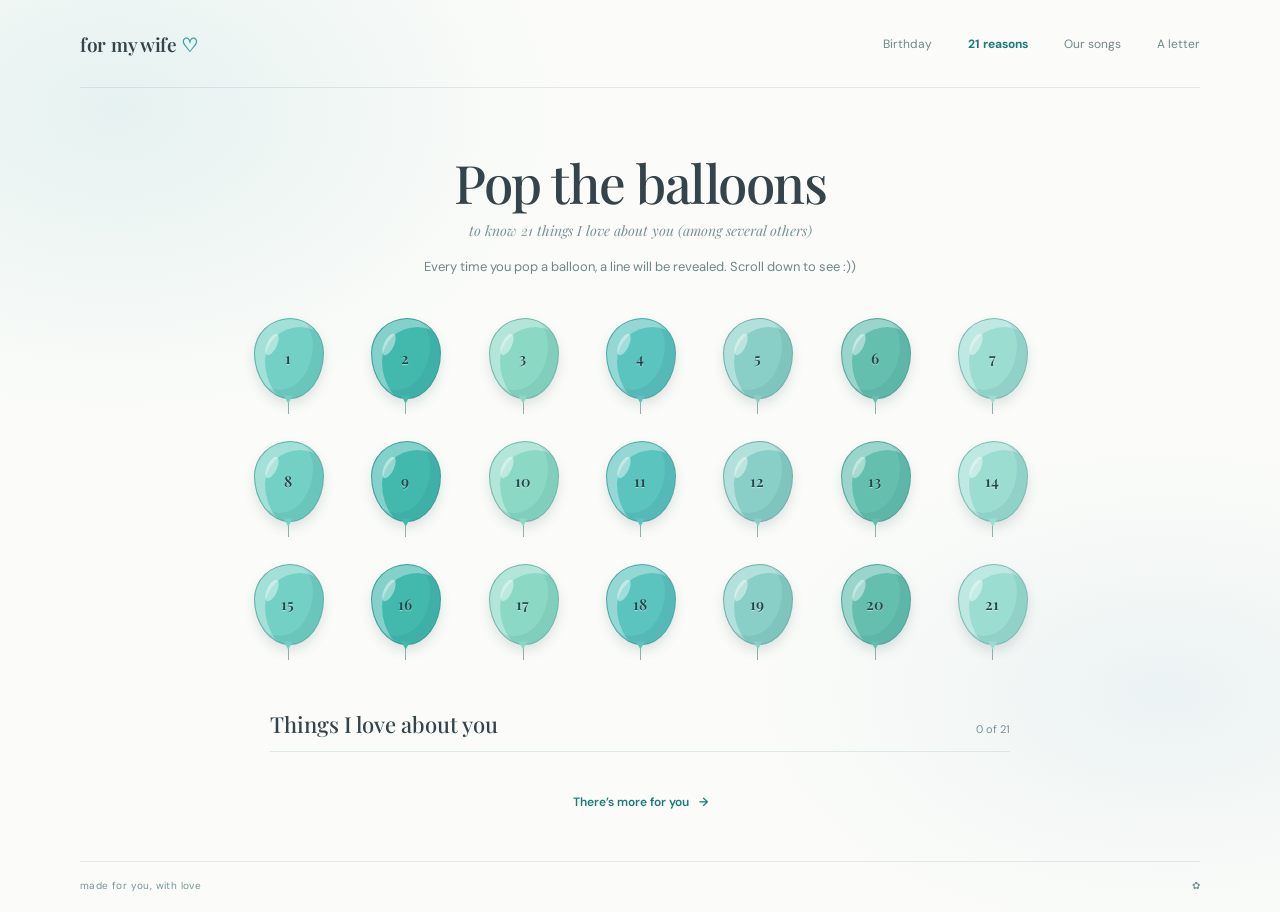
==== commit cdc5f92c: "version 1 ready" ====
--- a/balloons.html
+++ b/balloons.html
@@ -4,7 +4,7 @@
     <meta charset="UTF-8" />
     <meta name="viewport" content="width=device-width, initial-scale=1.0" />
     <meta name="theme-color" content="#fbfcf9" />
-    <title>21 Reasons — A Birthday Surprise</title>
+    <title>21 Things — A Birthday Surprise</title>
     <link rel="preconnect" href="https://fonts.googleapis.com" />
     <link rel="preconnect" href="https://fonts.gstatic.com" crossorigin />
     <link href="https://fonts.googleapis.com/css2?family=DM+Sans:wght@400;500;600;700&family=Playfair+Display:wght@500;600;700&display=swap" rel="stylesheet" />
@@ -14,7 +14,7 @@
   <body>
     <div class="page-shell">
       <header class="site-header">
-        <a class="wordmark" href="index.html" aria-label="Birthday home">for my favorite <span>♡</span></a>
+        <a class="wordmark" href="index.html" aria-label="Birthday home">for my wife <span>♡</span></a>
         <nav class="site-nav" aria-label="Main navigation">
           <a href="index.html">Birthday</a>
           <a class="active" href="balloons.html">21 reasons</a>
@@ -25,15 +25,15 @@
 
       <main class="content-page balloon-page">
         <div class="page-heading">
-          <p class="eyebrow">a little thing i made for you</p>
+          <p class="eyebrow"></p>
           <h1>Pop the balloons</h1>
-          <p class="subheading">21 reasons why I love you</p>
-          <p class="page-intro">Pick a balloon to uncover a reason. They’ll stay right here as you go.</p>
+          <p class="subheading">to know 21 things I love about you (among several others)</p>
+          <p class="page-intro">Every time you pop a balloon, a line will be revealed. Scroll down to see :)) </p>
         </div>
         <div class="balloon-garden" id="balloon-garden" aria-label="21 balloons to click"></div>
         <section class="reasons-section" aria-labelledby="reasons-title">
           <div class="reasons-heading">
-            <h2 id="reasons-title">Reasons I love you</h2>
+            <h2 id="reasons-title">Things I love about you</h2>
             <p><span id="revealed-count">0</span> of 21</p>
           </div>
           <ol class="reasons-list" id="reasons-list" aria-live="polite"></ol>
--- a/styles.css
+++ b/styles.css
@@ -59,17 +59,17 @@
 .heart-two { top: 113px; right: 15%; color: #b69a57; font-size: 19px; }
 .heart-three { right: 22%; bottom: 64px; font-size: 24px; transform: rotate(12deg); }
 .cake { position: relative; width: 240px; height: 240px; margin-top: 38px; }
-.cake-plate { position: absolute; bottom: 5px; left: 1px; width: 238px; height: 17px; border: 2px solid #83b9ba; border-radius: 50%; background: #d8ece8; }
-.cake-bottom { position: absolute; bottom: 20px; left: 24px; width: 192px; height: 76px; border: 2px solid #51979c; border-radius: 7px 7px 13px 13px; background: #8ec7c3; }
-.cake-bottom::after { position: absolute; inset: 10px 0; background: radial-gradient(circle, #eff9f5 0 2px, transparent 2.7px) 2px 0/24px 24px; content: ""; opacity: .8; }
-.cake-middle { position: absolute; z-index: 1; bottom: 89px; left: 32px; width: 176px; height: 53px; border: 2px solid #5b9da0; border-radius: 7px; background: #c4e3df; }
-.cake-middle::before { position: absolute; top: 10px; left: 0; width: 100%; height: 8px; background: repeating-linear-gradient(90deg, #fff8f0 0 12px, transparent 12px 24px); content: ""; }
-.icing-drip { position: absolute; top: 18px; width: 9px; height: 16px; border-radius: 0 0 8px 8px; background: #fff8f0; }
-.drip-one { left: 37px; }.drip-two { left: 94px; height: 22px; }.drip-three { right: 28px; }
-.cake-top { position: absolute; z-index: 2; bottom: 137px; left: 45px; display: flex; width: 150px; height: 32px; align-items: center; justify-content: space-evenly; border: 2px solid #5b9da0; border-radius: 50%; background: #f0f8f3; }
-.cake-top span { width: 9px; height: 9px; border-radius: 50%; background: #62aeb0; }
-.cake-top span:nth-child(2) { background: #d2b560; }.cake-top span:nth-child(3) { background: #759f91; }
-.candle { position: absolute; z-index: 3; bottom: 160px; left: 113px; width: 13px; height: 39px; border-radius: 3px; background: repeating-linear-gradient(135deg, #4f9fa4 0 5px, #eff8f3 5px 10px); }
+.cake-plate { position: absolute; bottom: 5px; left: 1px; width: 238px; height: 17px; border: 2px solid #cbbba5; border-radius: 50%; background: linear-gradient(#fffdf7, #e8dfd0); box-shadow: 0 3px 5px rgba(89, 68, 46, .08); }
+.cake-bottom { position: absolute; bottom: 20px; left: 24px; width: 192px; height: 91px; border: 2px solid #42221f; border-radius: 8px 8px 14px 14px; background: linear-gradient(90deg, #512622 0%, #71342b 13%, #854033 48%, #71342b 84%, #49231f 100%); box-shadow: inset 0 8px 8px rgba(255, 222, 188, .1), inset 0 -9px 10px rgba(28, 12, 12, .3), 0 5px 8px rgba(69, 37, 30, .18); }
+.cake-bottom::after { position: absolute; inset: 25px 1px 9px; background: repeating-linear-gradient(to bottom, transparent 0 16px, #fff4e5 17px 21px, transparent 22px 29px); content: ""; }
+.cake-middle { position: absolute; z-index: 1; bottom: 78px; left: 24px; width: 192px; height: 61px; border: 0; border-radius: 50% 50% 8px 8px / 17px 17px 8px 8px; background: linear-gradient(to bottom, #fffdf8 0 17px, transparent 17px); }
+.cake-middle::before { position: absolute; top: 0; left: 0; width: 100%; height: 28px; border: 2px solid #eadfd1; border-bottom: 0; border-radius: 50% 50% 0 0 / 18px 18px 0 0; background: linear-gradient(180deg, #fffefa, #f6eee3); content: ""; }
+.icing-drip { position: absolute; z-index: 1; top: 18px; width: 13px; height: 15px; border-radius: 0 0 9px 9px; background: linear-gradient(90deg, #eadfd1, #fffaf2 35%, #f3e9db); }
+.drip-one { left: 42px; height: 20px; }.drip-two { left: 96px; height: 28px; }.drip-three { right: 35px; height: 17px; }
+.cake-top { position: absolute; z-index: 2; bottom: 128px; left: 31px; display: flex; width: 178px; height: 36px; align-items: center; justify-content: space-evenly; border: 2px solid #e3d4c2; border-radius: 50%; background: radial-gradient(ellipse at 50% 28%, #fffefa 0 48%, #f5ebdf 83%, #dfd0bb 100%); box-shadow: 0 3px 4px rgba(77, 48, 36, .14); }
+.cake-top span { width: 12px; height: 12px; border: 1px solid #a62632; border-radius: 50%; background: radial-gradient(circle at 35% 27%, #ffaaa0 0 12%, #dd3c49 48%, #9d1f2c 100%); box-shadow: 0 1px 2px rgba(77, 30, 30, .3); }
+.cake-top span:nth-child(2) { background: radial-gradient(circle at 35% 27%, #ffaaa0 0 12%, #dd3c49 48%, #9d1f2c 100%); }.cake-top span:nth-child(3) { background: radial-gradient(circle at 35% 27%, #ffaaa0 0 12%, #dd3c49 48%, #9d1f2c 100%); }
+.candle { position: absolute; z-index: 3; bottom: 153px; left: 113px; width: 13px; height: 39px; border: 1px solid #e0b7a0; border-radius: 3px; background: repeating-linear-gradient(135deg, #c87861 0 5px, #fff5e8 5px 10px); box-shadow: 1px 2px 3px rgba(93, 57, 41, .15); }
 .candle i { position: absolute; top: -15px; left: 2px; width: 9px; height: 14px; border-radius: 80% 10% 70% 40%; background: #edbc62; transform: rotate(8deg); }
 .cake-caption { position: absolute; bottom: 5px; left: 50%; color: #a89588; font-family: var(--serif); font-size: 12px; font-style: italic; transform: translateX(-50%); white-space: nowrap; }
 .site-footer { display: flex; justify-content: space-between; padding: 17px 0 20px; border-top: 1px solid rgba(52, 94, 99, .12); color: #789297; font-size: 10px; letter-spacing: .4px; }
@@ -85,13 +85,16 @@
 .balloon { position: relative; width: 76px; height: 95px; padding: 0; border: 0; background: transparent; cursor: pointer; transition: transform .2s ease; }
 .balloon:hover { transform: translateY(-6px) rotate(3deg); }
 .balloon:focus-visible, .envelope-button:focus-visible, .button:focus-visible, .text-link:focus-visible { outline: 3px solid #287c84; outline-offset: 5px; }
-.balloon::before { position: absolute; top: 0; left: 4px; width: 68px; height: 79px; border: 1px solid rgba(36, 82, 91, .25); border-radius: 52% 48% 49% 51% / 43% 43% 57% 57%; background: var(--balloon-color); box-shadow: inset -10px -8px 0 rgba(28, 90, 101, .09), inset 10px 8px 0 rgba(255,255,255,.34), 0 6px 12px rgba(41, 81, 87, .14); content: ""; }
-.balloon::after { position: absolute; top: 15px; left: 17px; width: 10px; height: 23px; border-radius: 50%; background: rgba(255,255,255,.43); content: ""; transform: rotate(25deg); }
+.balloon::before { position: absolute; top: 0; left: 4px; width: 68px; height: 79px; border: 1px solid rgba(36, 82, 91, .25); border-radius: 52% 48% 49% 51% / 43% 43% 57% 57%; background: var(--balloon-color); box-shadow: inset -10px -8px 0 rgba(28, 90, 101, .09), inset 10px 8px 0 rgba(255,255,255,.34), 0 6px 12px rgba(41, 81, 87, .14); content: ""; transition: top .3s ease, left .3s ease, width .3s ease, height .3s ease, clip-path .3s ease, border-radius .3s ease, box-shadow .3s ease; }
+.balloon::after { position: absolute; top: 15px; left: 17px; width: 10px; height: 23px; border-radius: 50%; background: rgba(255,255,255,.43); content: ""; transform: rotate(25deg); transition: top .3s ease, left .3s ease, width .3s ease, height .3s ease, background .3s ease, transform .3s ease; }
 .balloon-number { position: absolute; z-index: 1; top: 30px; left: 0; width: 100%; color: #24444c; font-family: var(--serif); font-size: 15px; font-weight: 600; text-shadow: 0 1px 1px rgba(255,255,255,.5); }
 .balloon-knot { position: absolute; z-index: 1; top: 77px; left: 34px; width: 9px; height: 8px; background: var(--balloon-color); clip-path: polygon(0 0, 100% 0, 50% 100%); }
 .balloon-string { position: absolute; top: 84px; left: 38px; height: 12px; border-left: 1px solid #91adae; }
-.balloon.is-popped::before { box-shadow: inset -10px -8px 0 rgba(28, 90, 101, .11), inset 10px 8px 0 rgba(255,255,255,.26), 0 0 0 3px rgba(251,252,249,.95), 0 0 0 5px var(--balloon-color); }
-.balloon.is-popped .balloon-number { font-weight: 700; }
+.balloon.is-popped::before { top: 37px; left: 21px; width: 36px; height: 27px; border: 1px solid rgba(36, 82, 91, .45); border-radius: 0; clip-path: polygon(8% 17%, 27% 0, 43% 20%, 63% 2%, 77% 21%, 100% 12%, 83% 44%, 98% 62%, 72% 66%, 62% 100%, 43% 75%, 22% 96%, 27% 66%, 0 54%, 22% 39%); background: linear-gradient(145deg, rgba(255,255,255,.52), transparent 35%), linear-gradient(35deg, var(--balloon-color) 20%, #398f91 100%); box-shadow: inset 3px 2px 3px rgba(255,255,255,.38), inset -4px -3px 4px rgba(25, 82, 91, .3), 0 2px 3px rgba(41, 81, 87, .15); }
+.balloon.is-popped::after { top: 43px; left: 32px; width: 15px; height: 7px; border-radius: 50%; background: linear-gradient(160deg, rgba(255,255,255,.65), rgba(31,83,91,.38)); transform: rotate(-24deg); }
+.balloon.is-popped .balloon-number { opacity: 0; }
+.balloon.is-popped .balloon-knot { top: 61px; left: 34px; }
+.balloon.is-popped .balloon-string { top: 68px; left: 38px; height: 28px; }
 .balloon-pink { --balloon-color: #72d0c4; }.balloon-coral { --balloon-color: #43b9ae; }.balloon-yellow { --balloon-color: #8bd9c5; }.balloon-blue { --balloon-color: #5bc4bf; }.balloon-lilac { --balloon-color: #8acfc7; }.balloon-sage { --balloon-color: #64bfae; }.balloon-peach { --balloon-color: #9cddd2; }
 .reasons-section { max-width: 740px; margin: 0 auto; }
 .reasons-heading { display: flex; align-items: baseline; justify-content: space-between; border-bottom: 1px solid var(--line); padding-bottom: 12px; }
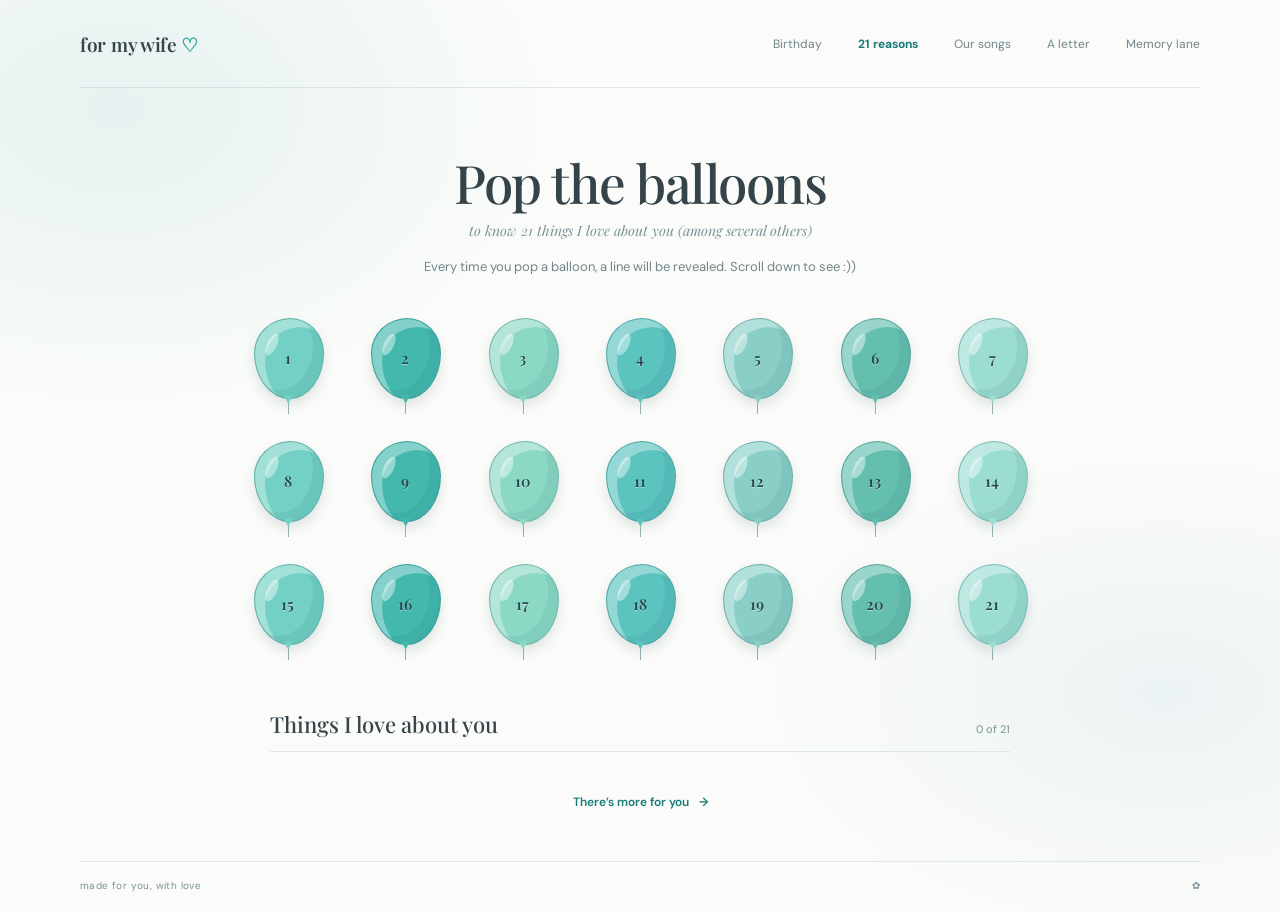
==== commit 22458f4c: "Add scrollable memory lane page Add eight editable memory checkpoints along a winding road and link " ====
--- a/balloons.html
+++ b/balloons.html
@@ -20,6 +20,7 @@
           <a class="active" href="balloons.html">21 reasons</a>
           <a href="songs.html">Our songs</a>
           <a href="letter.html">A letter</a>
+          <a href="memories.html">Memory lane</a>
         </nav>
       </header>
 
--- a/styles.css
+++ b/styles.css
@@ -150,13 +150,36 @@
 .letter-content p { margin-bottom: 15px; }
 .letter-signoff { margin-top: 25px; font-family: var(--serif); font-size: 15px; font-style: italic; line-height: 1.8; }
 
+.memory-page { padding-bottom: 36px; }
+.memory-page .page-heading { margin-bottom: 22px; }
+.memory-page .page-heading h1 { font-size: clamp(35px, 5vw, 52px); }
+.memory-road { position: relative; max-width: 860px; margin: 0 auto; }
+.memory-road-art { position: absolute; inset: 0; width: 100%; height: 100%; overflow: visible; }
+.road-shadow, .road-surface, .road-centerline { fill: none; stroke-linecap: round; stroke-linejoin: round; }
+.road-shadow { stroke: rgba(31, 92, 91, .13); stroke-width: 58; }
+.road-surface { stroke: #b7ddd5; stroke-width: 48; }
+.road-centerline { stroke: rgba(255, 255, 255, .76); stroke-width: 3; stroke-dasharray: 4 19; }
+.traveler-ball { fill: #187b78; stroke: #fbfcf9; stroke-width: 7; filter: drop-shadow(0 5px 5px rgba(24, 94, 91, .3)); }
+.traveler-highlight { fill: rgba(255, 255, 255, .85); pointer-events: none; }
+.memory-stops { position: relative; }
+.memory-stop { display: flex; min-height: 260px; align-items: center; padding: 18px 5%; }
+.memory-stop:nth-child(odd) { justify-content: flex-start; }
+.memory-stop:nth-child(even) { justify-content: flex-end; }
+.memory-card { width: min(340px, 43%); min-height: 142px; padding: 21px 24px; border: 1px solid rgba(77, 151, 145, .22); border-radius: 12px; background: rgba(255, 255, 255, .88); box-shadow: 0 12px 30px rgba(49, 98, 96, .1); opacity: 0; transform: translateY(18px) scale(.97); transition: opacity .45s ease, transform .45s cubic-bezier(.2,.8,.2,1); }
+.memory-stop.is-revealed .memory-card { opacity: 1; transform: translateY(0) scale(1); }
+.memory-card-number { display: block; margin-bottom: 8px; color: var(--teal-dark); font-size: 9px; font-weight: 700; letter-spacing: 1.7px; text-transform: uppercase; }
+.memory-card h2 { margin-bottom: 8px; color: var(--ink); font-family: var(--serif); font-size: 20px; font-weight: 500; }
+.memory-card p { margin-bottom: 0; color: var(--muted); font-size: 12px; line-height: 1.7; }
+.memory-ending { margin: 24px auto 0; color: var(--teal-dark); font-family: var(--serif); font-size: clamp(20px, 3vw, 27px); font-style: italic; text-align: center; }
+
 @keyframes appear { from { opacity: 0; transform: translateY(5px); } to { opacity: 1; transform: translateY(0); } }
 @media (max-width: 720px) {
   .page-shell { width: min(100% - 36px, 540px); }
   .site-header { min-height: 76px; flex-direction: column; justify-content: center; gap: 13px; padding: 15px 0 12px; }
   .wordmark { font-size: 17px; }
   .site-nav { width: 100%; justify-content: center; gap: clamp(15px, 5vw, 28px); }
-  .site-nav a { font-size: 11px; }
+  .site-nav { flex-wrap: wrap; row-gap: 9px; }
+  .site-nav a { font-size: 10px; }
   .welcome-card { grid-template-columns: 1fr; gap: 20px; padding: 50px 0 48px; text-align: center; }
   .welcome-copy { margin: 0 auto; }
   .welcome-copy h1 { font-size: clamp(40px, 10vw, 57px); }
@@ -174,10 +197,15 @@
   .record { width: 175px; height: 175px; }
   .record-center { width: 62px; height: 62px; }
   .playlist-copy { padding: 30px; }
+  .memory-page .page-heading h1 { font-size: clamp(32px, 8vw, 42px); }
+  .memory-stop { min-height: 225px; padding-right: 2%; padding-left: 2%; }
+  .memory-card { width: 68%; min-height: 142px; padding: 17px; }
+  .memory-card h2 { font-size: 18px; }
+  .memory-card p { font-size: 11px; }
 }
 @media (max-width: 390px) {
   .page-shell { width: calc(100% - 28px); }
-  .site-nav { gap: 13px; }
+  .site-nav { gap: 10px 13px; }
   .site-nav a { font-size: 10px; }
   .balloon-garden { grid-template-columns: repeat(4, minmax(48px, 1fr)); max-width: 320px; }
 }
